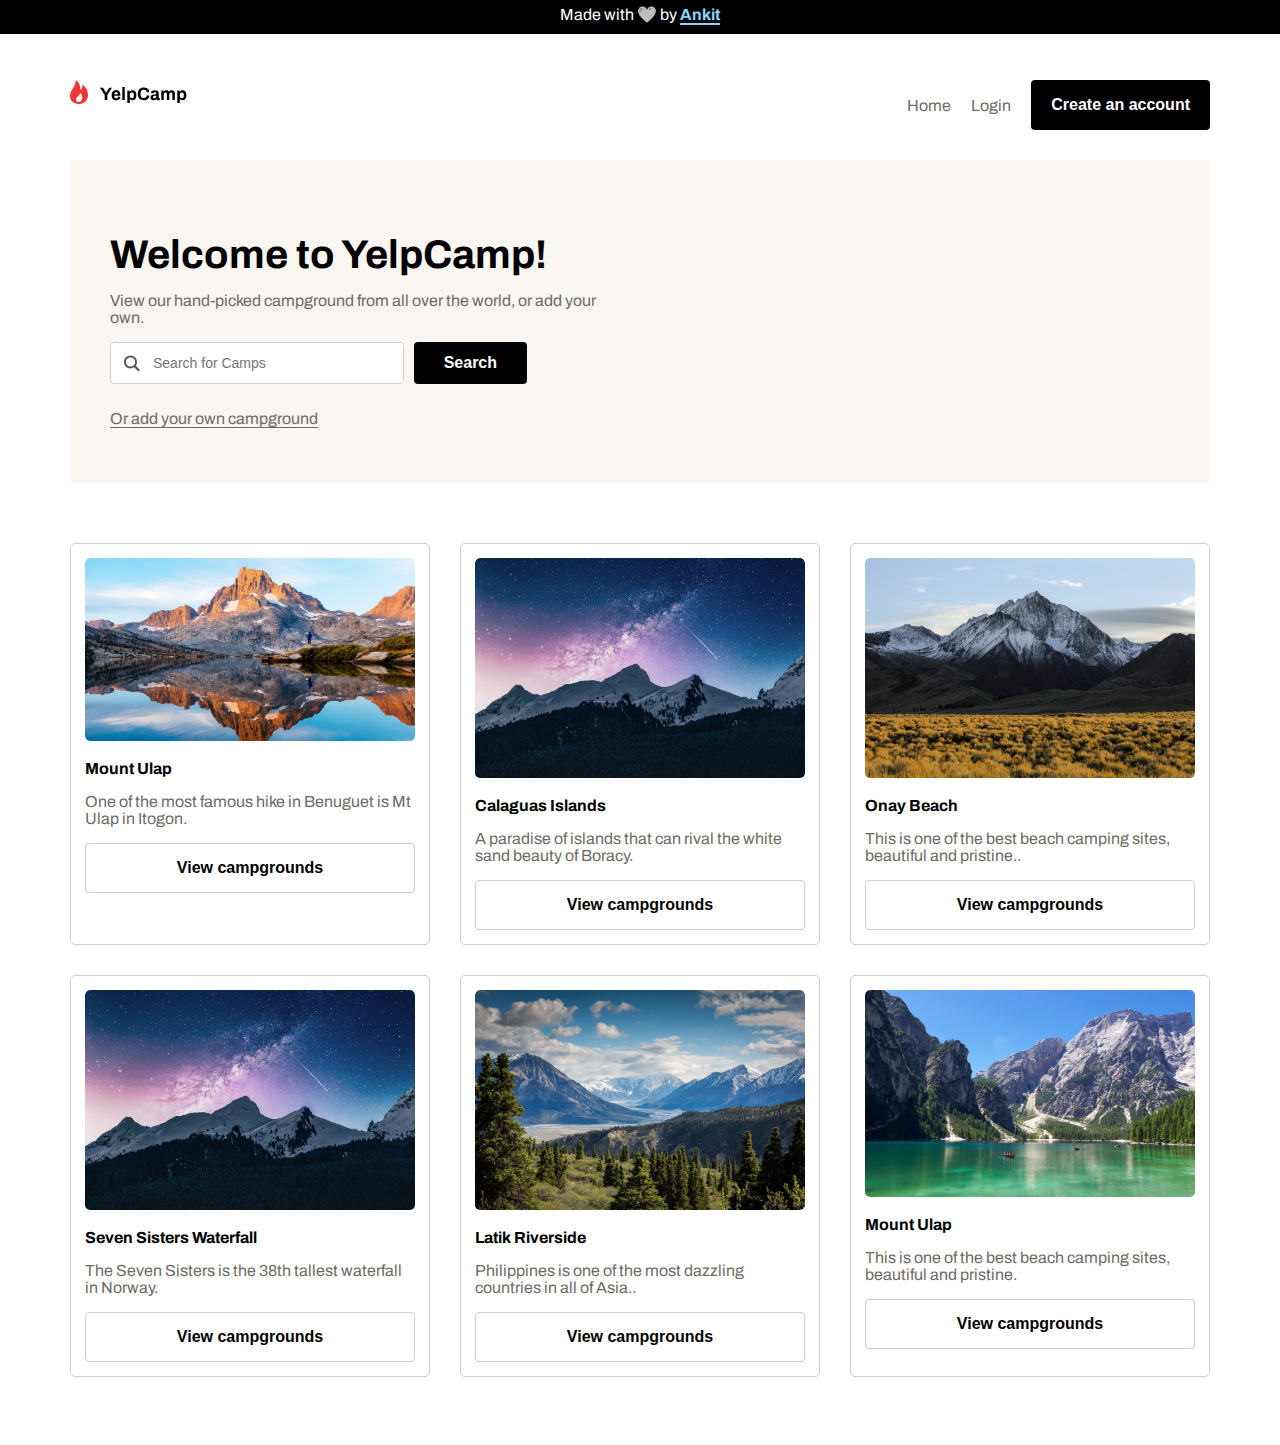
==== campgrounds.html @ c813213f "added campgrounds" ====
<!DOCTYPE html>
<html lang="en">
  <head>
    <meta charset="UTF-8" />
    <meta name="viewport" content="width=device-width, initial-scale=1.0" />
    <title>campgrounds</title>
    <link rel="preconnect" href="https://fonts.googleapis.com" />
    <link rel="preconnect" href="https://fonts.gstatic.com" crossorigin />
    <link
      href="https://fonts.googleapis.com/css2?family=Archivo:wght@400;500;700&display=swap"
      rel="stylesheet"
    />
    <link rel="stylesheet" href="https://unpkg.com/aos@next/dist/aos.css" />
    <link rel="stylesheet" href="styles.css" />
  </head>
  <body style="margin-top: 0; margin-left: 0; margin-right: 0;">


<!-- notification -->
    <div style="text-align: center; width: 100%; background-color: black; color: white; margin-top: 0;" class="notification">
      <p style="margin-top: 0; padding: 0.5rem; padding-bottom: 1rem;">
        Made with <span style="filter: invert(1);">🖤</span> by
        <a class="link" href="https://github.com/ankitraz">
          <span
            style="
          
              text-decoration: underline;
              color: #85d8fa;
              font-weight: bold;
              text-decoration-thickness: 2px;
              text-underline-offset: 3px;
            "
            >Ankit</span>
        </a>
        
      </p>
    </div>


    <!-- nav -->
    <div class="nav container collapsible">
      <div class="img__wrapper">
        <a class="link" href="index.html"><img src="Assets/Logo.svg" alt=""></a>
        <img class="hamburger" src="Assets/Hamburger Menu.svg" alt="">
      </div>
      <div class="nav__items list collapsible__content">
        <a href="index.html" class="link">
          <li>Home</li>
        </a>
        <li>Login</li>
        <li><button class="btn">Create an account</button></li>
      </div>
    </div>

    <div class="search container">
      <div class="search__content">
          <h2>Welcome to YelpCamp!</h2>
          <p>View our hand-picked campground from all over the world, or add your own.</p>
          <div class="input_plus_btn">
              <div class="input-group">
                  <img src="Assets/Search Icon.svg" alt="" />
                  <input class="input" placeholder="Search for Camps" type="text" />
              </div>
              <button class="btn">Search</button>
          </div>
          <p style="text-decoration: underline; text-underline-offset: 3px;">Or add your own campground</p>
      </div>
  </div>

  <!-- showcase section -->
  <section class="showcase block">
    <div class="container grid grid--2x3">
      <div class="card">
        <div class="card__header">
          <img
            src="Assets/Camp Images/High Quality Images/Mount Ulap.png"
            alt=""
          />
        </div>
        <div class="card__body">
          <p class="card__body-heading">Mount Ulap</p>
          <p>One of the most famous hike in Benuguet is Mt Ulap in Itogon.</p>
          <button class="btn btn--secondary">View campgrounds</button>
        </div>
      </div>

      <div class="card">
        <div class="card__header">
          <img
            src="Assets/Camp Images/High Quality Images/Calagus Islands.jpg"
            alt=""
          />
        </div>
        <div class="card__body">
          <p class="card__body-heading">Calaguas Islands</p>
          <p>A paradise of islands that can rival the white sand beauty of Boracy.</p>
          <button class="btn btn--secondary">View campgrounds</button>
        </div>
      </div>

      <div class="card">
        <div class="card__header">
          <img
            src="Assets/Camp Images/High Quality Images/Onay Beach.jpg"
            alt=""
          />
        </div>
        <div class="card__body">
          <p class="card__body-heading">Onay Beach</p>
          <p>This is one of the best beach camping sites, beautiful and pristine..</p>
          <button class="btn btn--secondary">View campgrounds</button>
        </div>
      </div>

      <div class="card">
        <div class="card__header">
          <img
            src="Assets/Camp Images/High Quality Images/Seven Sisters Waterfall.jpg"
            alt=""
          />
        </div>
        <div class="card__body">
          <p class="card__body-heading">Seven Sisters Waterfall</p>
          <p>The Seven Sisters is the 38th tallest waterfall in Norway.</p>
          <button class="btn btn--secondary">View campgrounds</button>
        </div>
      </div>

      <div class="card">
        <div class="card__header">
          <img
            src="Assets/Camp Images/High Quality Images/Latik Riverside.jpg"
            alt=""
          />
        </div>
        <div class="card__body">
          <p class="card__body-heading">Latik Riverside</p>
          <p>Philippines is one of the most dazzling countries in all of Asia..</p>
          <button class="btn btn--secondary">View campgrounds</button>
        </div>
      </div>

      <div class="card">
        <div class="card__header">
          <img
            src="Assets/Camp Images/High Quality Images/Buloy Springs.jpg"
            alt=""
          />
        </div>
        <div class="card__body">
          <p class="card__body-heading">Mount Ulap</p>
          <p>This is one of the best beach camping sites, beautiful and pristine.</p>
          <button class="btn btn--secondary">View campgrounds</button>
        </div>
      </div>
      
    </div>
  </section>

    

    <script src="main.js"></script>
    <script src="https://unpkg.com/aos@next/dist/aos.js"></script>
    <script>
      AOS.init();
    </script>
  </body>
</html>
---- styles.css ----
html {
  font-size: 62.5%;
}

*,
*::before,
*::after {
  box-sizing: border-box;
}

.block {
  max-width: 120rem;
  margin: 0 auto;
  --padding-vertical: 6rem;
  padding: var(--padding-vertical) 2rem;
}

.container {
  max-width: 114rem;
  margin: 0 auto;
}

body {
  font-family: "Archivo", sans-serif;
  font-size: 1.4rem;
  color: #6e6b66;
}

h1, h2 {
  color: #000000;
}

h1 {
  font-size: 3.7rem;
}

h2 {
  font-size: 3rem;
}

@media screen and (min-width: 768px) {
  h1 {
    font-size: 4.8rem;
  }
  h2 {
    font-size: 4rem;
  }
  body {
    font-size: 1.6rem;
  }
}
.link {
  text-decoration: none;
  color: inherit;
}

.list {
  list-style: none;
  padding-left: 0;
}
.list.list--checkmark li {
  margin-bottom: 1rem;
  white-space: nowrap;
}
.list.list--checkmark li::before {
  content: url(Assets/Checkmark.svg);
  vertical-align: middle;
  padding-right: 1rem;
}

.btn {
  padding: 1rem 2rem;
  border: none;
  text-align: center;
  border-radius: 4px;
  color: white;
  font-weight: 700;
  background: #000000;
  white-space: nowrap;
  font-size: 1.6rem;
  transition: 0.2s ease-in-out;
}
.btn:hover {
  cursor: pointer;
  background-color: white;
  color: black;
  border: 1px solid #000000;
}
.btn--secondary {
  background-color: transparent;
  color: #000000;
  border: 1px solid #d1cdce;
  width: 100%;
}
.btn--secondary:hover {
  background-color: #000000;
  color: white;
  border: none;
}

.input-group {
  border: 1px solid #d1cdce;
  border-radius: 4px;
  white-space: nowrap;
  overflow: hidden;
  width: -moz-fit-content;
  width: fit-content;
}
.input-group img {
  vertical-align: middle;
  margin-left: 1.3rem;
}
.input-group .input {
  height: 4rem;
  padding: 2rem;
  padding-left: 1rem;
  font-size: 1.4rem;
  outline: 0;
  border: none;
}

.card {
  border: 1px solid #d1cdce;
  padding: 1.4rem;
  border-radius: 5px;
}
.card .card__header {
  overflow: hidden;
  border-radius: 5px;
}
.card .card__header img {
  width: 100%;
  -o-object-fit: cover;
     object-fit: cover;
  border-radius: 5px;
  transition: 0.5s;
}
.card .card__header img:hover {
  transform: scale(1.2);
}
.card .card__body .card__body-heading {
  font-weight: bold;
  color: #000000;
}
.card .card__body .btn {
  height: 5rem;
  overflow: hidden;
}

.search {
  background: #f9f6f1;
}
.search.container {
  margin-left: 1.5rem;
  margin-right: 1.5rem;
  border-radius: 4px;
}
.search .search__content {
  padding: 4rem;
}
.search .search__content h2 {
  margin-bottom: 0;
}
.search .search__content .input-group {
  background-color: #fff;
  width: 100%;
  margin-bottom: 1rem;
}
.search .search__content .input-group .input {
  width: 100%;
}
.search .search__content .btn {
  width: 100%;
}
@media screen and (min-width: 768px) {
  .search {
    padding-left: 0rem;
    padding-right: 0rem;
  }
  .search.container {
    margin: 0 auto;
  }
  .search .search__content {
    width: 50%;
  }
  .search .search__content .input-group {
    width: 60%;
  }
  .search .search__content .btn {
    width: 23%;
    height: -moz-max-content;
    height: max-content;
    margin-left: 1rem;
    padding: 1.21rem 2rem;
  }
  .search .search__content .input_plus_btn {
    display: flex;
  }
}

.collapsible__content {
  display: none;
}

.collapsible--expanded .collapsible__content {
  display: block;
}

.nav {
  padding-top: 3rem;
  padding-bottom: 3rem;
  padding-left: 1.5rem;
  padding-right: 1.5rem;
}
.nav .img__wrapper {
  display: flex;
  justify-content: space-between;
  align-items: center;
  margin-bottom: 2rem;
}
.nav .nav__items li {
  margin-bottom: 2rem;
}
.nav .nav__items li .btn {
  width: 100%;
  height: 5rem;
}
@media screen and (min-width: 768px) {
  .nav {
    padding-left: 0rem;
    padding-right: 0rem;
    display: flex;
    justify-content: space-between;
    align-items: center;
  }
  .nav .img__wrapper .hamburger {
    display: none;
  }
  .nav .nav__items {
    display: flex;
    align-items: center;
  }
  .nav .nav__items li {
    margin-bottom: 0;
    margin-left: 2rem;
  }
  .nav .nav__items li:hover {
    color: #000000;
  }
}

.logo {
  margin: 2rem;
}

.hero .hero__image {
  content: url(Assets/hero_mobile.jpg);
  width: 100%;
}
@media screen and (min-width: 768px) {
  .hero .hero__image {
    content: url(Assets/Hero_Image.jpg);
    width: 51vw;
    height: 100vh;
    -o-object-fit: cover;
       object-fit: cover;
  }
}
.hero .hero__content {
  padding: 2rem;
}
.hero .hero__content .logo {
  display: none;
}
.hero .hero__content .partners {
  padding-top: 3rem;
}
@media screen and (min-width: 768px) {
  .hero {
    display: flex;
    justify-content: space-between;
    align-items: center;
    flex-direction: row-reverse;
  }
  .hero .hero__content {
    position: relative;
    padding-left: 8rem;
    padding-right: 7rem;
  }
  .hero .hero__content .logo {
    display: block;
    position: fixed;
    top: 1rem;
    left: 5rem;
  }
  .hero .hero__content h1 {
    margin-bottom: 0;
  }
}

@media screen and (min-width: 768px) {
  .logo {
    display: none;
  }
}
.grid {
  display: grid;
}
@media screen and (min-width: 768px) {
  .grid.grid--2x3 {
    grid-template-columns: repeat(3, 1fr);
    grid-template-rows: repeat(2, 1fr);
  }
}

.showcase .grid {
  gap: 3rem;
}/*# sourceMappingURL=styles.css.map */
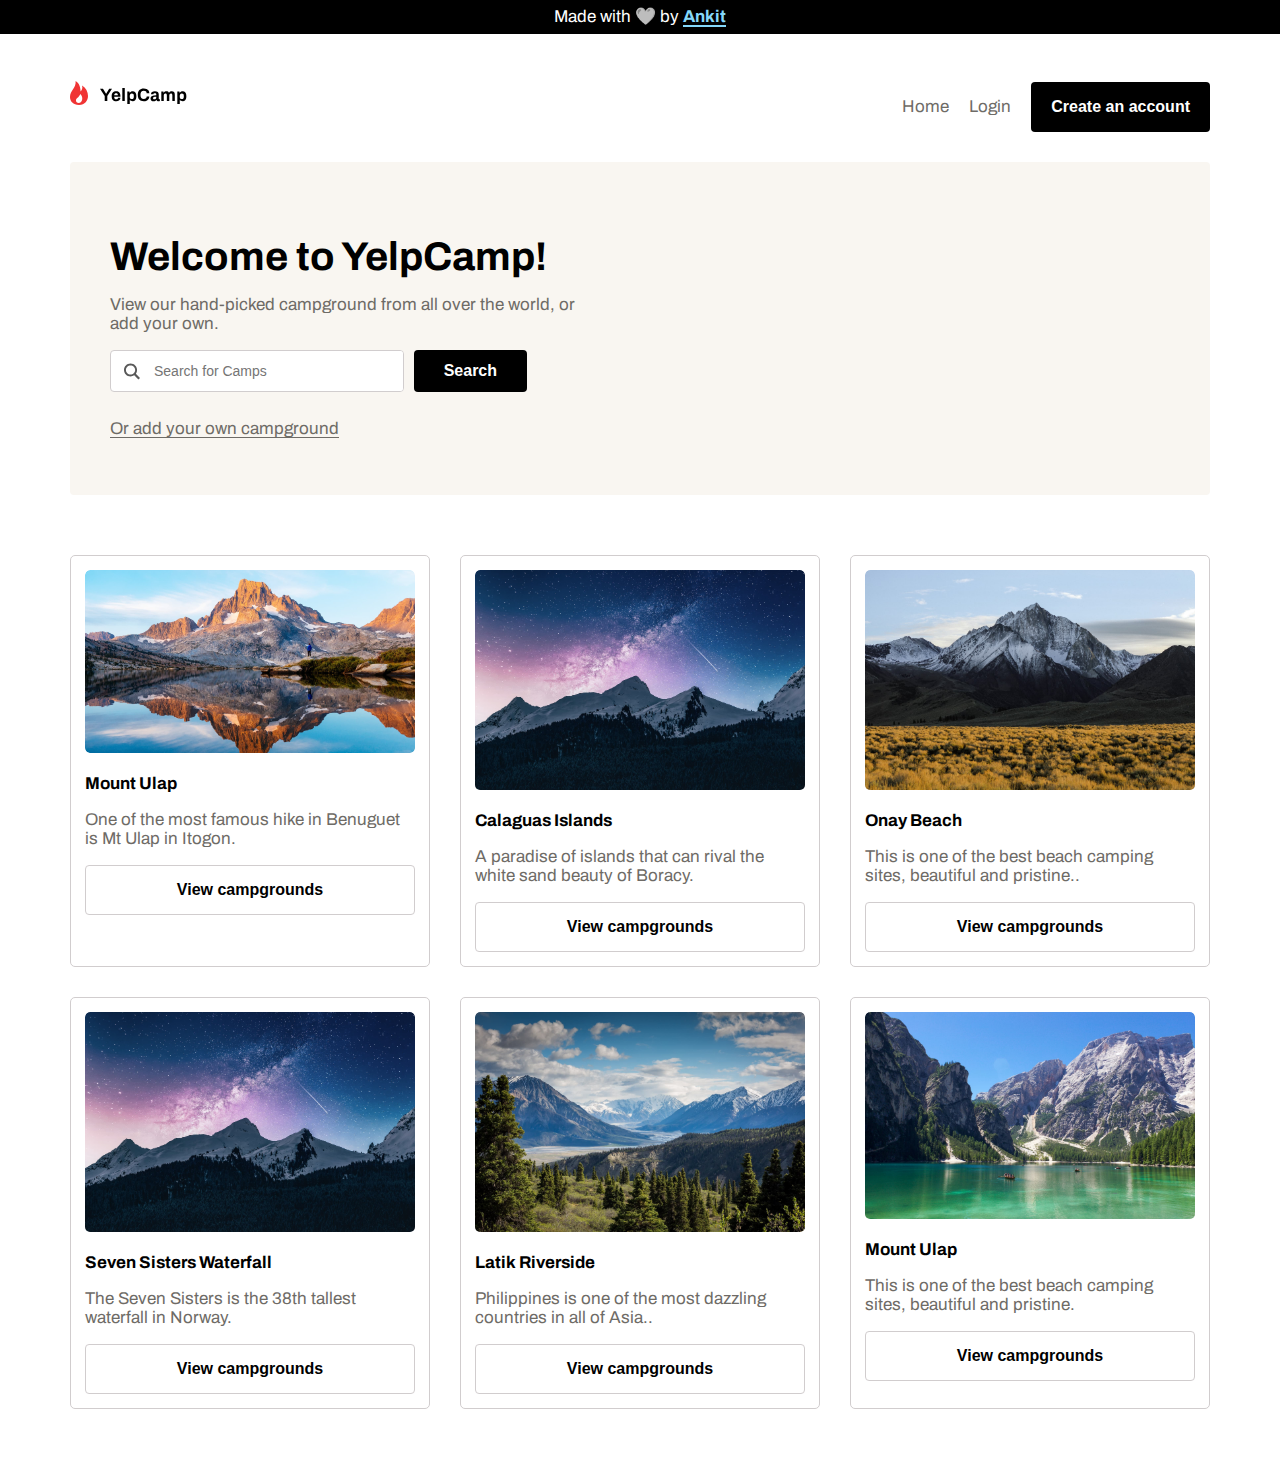
==== commit cdc27b8c: "fixed padding" ====
--- a/campgrounds.html
+++ b/campgrounds.html
@@ -18,7 +18,7 @@
 
 <!-- notification -->
     <div style="text-align: center; width: 100%; background-color: black; color: white; margin-top: 0;" class="notification">
-      <p style="margin-top: 0; padding: 0.5rem; padding-bottom: 1rem;">
+      <p style="margin-top: 0; padding: 0.6rem; padding-bottom: 0.8rem;">
         Made with <span style="filter: invert(1);">🖤</span> by
         <a class="link" href="https://github.com/ankitraz">
           <span
--- a/styles.css
+++ b/styles.css
@@ -22,7 +22,7 @@
 
 body {
   font-family: "Archivo", sans-serif;
-  font-size: 1.4rem;
+  font-size: 1.6rem;
   color: #6e6b66;
 }
 
@@ -46,7 +46,7 @@
     font-size: 4rem;
   }
   body {
-    font-size: 1.6rem;
+    font-size: 1.7rem;
   }
 }
 .link {
@@ -253,6 +253,9 @@
   margin: 2rem;
 }
 
+.hero {
+  font-size: 1.72rem;
+}
 .hero .hero__image {
   content: url(Assets/hero_mobile.jpg);
   width: 100%;
